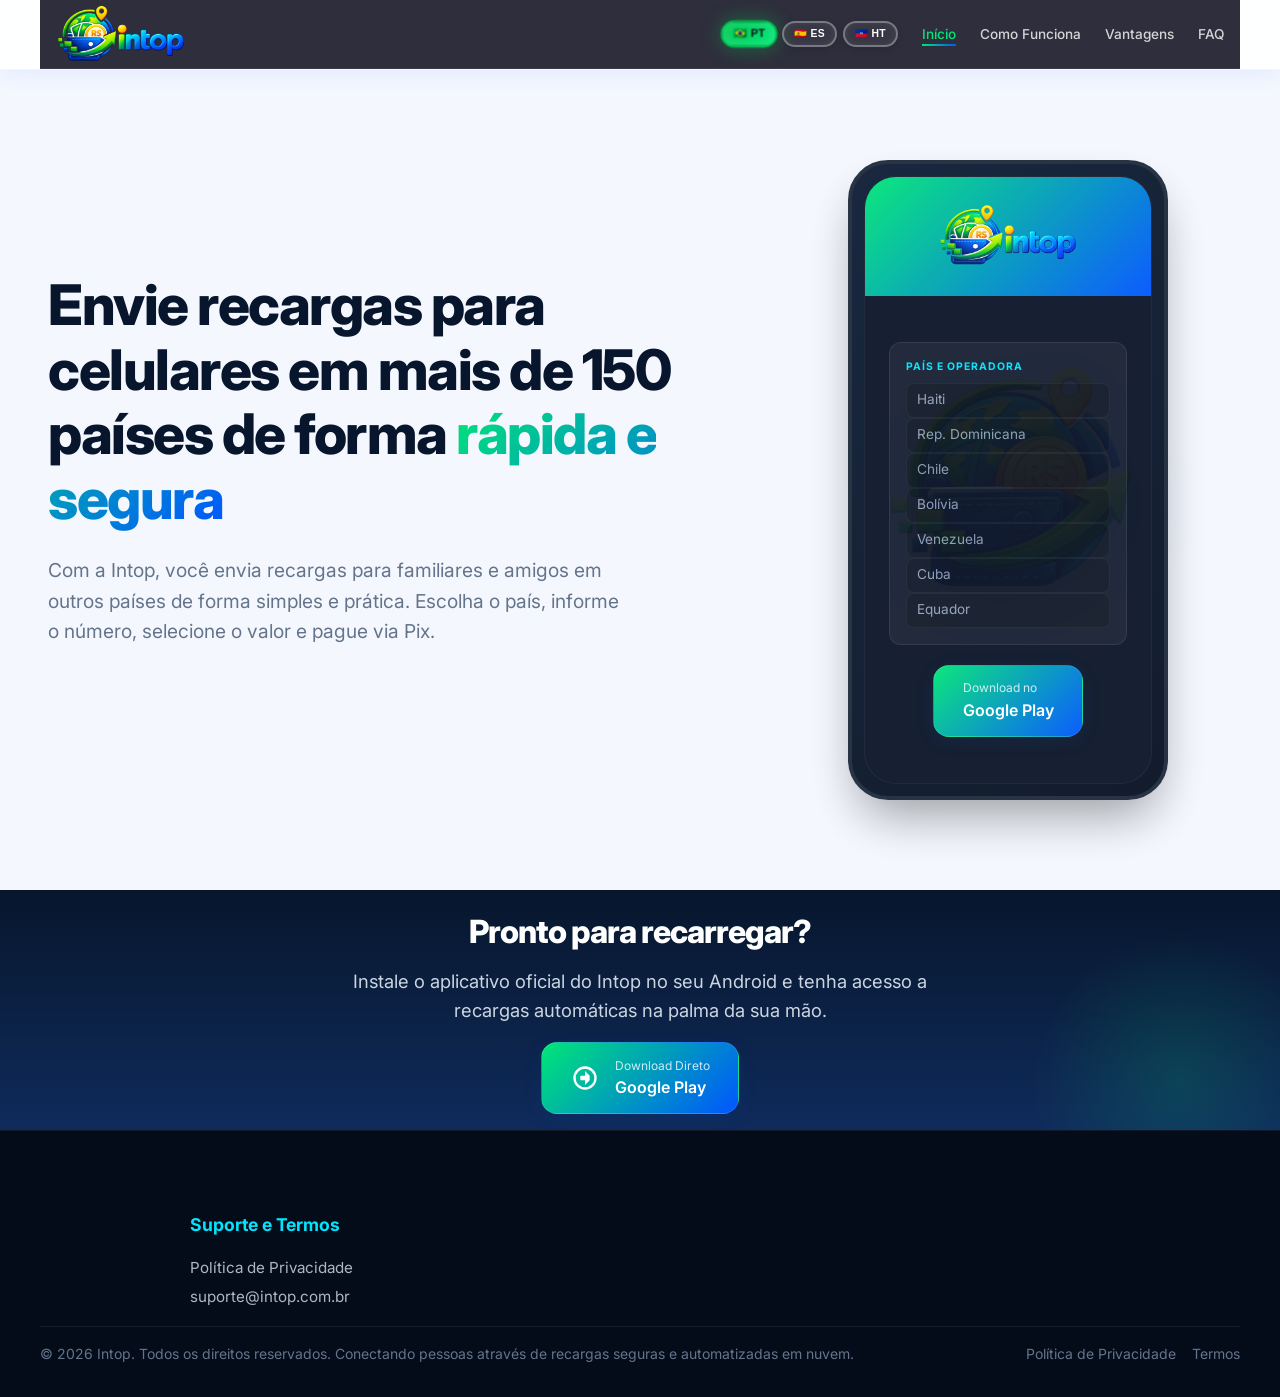
==== index.html @ 21259473 "Add files via upload" ====
<!DOCTYPE html>
<html lang="pt-BR">
<head>
    <meta charset="UTF-8">
    <meta name="viewport" content="width=device-width, initial-scale=1.0">
    <title>Intop - Recargas de Celular Internacionais via Pix</title>
    <link rel="stylesheet" href="style.css">
    <!-- Fonts -->
    <link rel="preconnect" href="https://fonts.googleapis.com">
    <link rel="preconnect" href="https://fonts.gstatic.com" crossorigin>
    <link href="https://fonts.googleapis.com/css2?family=Inter:wght@400;500;600;700;800&display=swap" rel="stylesheet">
    <style>
       
    </style>
</head>
<body>
    <header>
        <nav class="nav-container">
            <!-- Logo -->
            <a href="index.html" class="logo">
                <img src="logotxt.png" alt="Intop" class="logo-img" style="" onerror="this.style.display='none'; this.nextElementSibling.style.display='inline-block';"><span class="logo-fallback" style="display:none;">Intop<span style="color:var(--accent-green);">.</span></span>
            </a>

            <!-- Groupe: Boutons langue + Liens nav -->
            <div class="nav-right">
                <!-- Language switcher - TOUJOURS VISIBLE -->
                <div class="lang-switcher">
                    <button class="lang-btn active" data-lang="pt">🇧🇷 PT</button>
                    <button class="lang-btn" data-lang="es">🇪🇸 ES</button>
                    <button class="lang-btn" data-lang="ht">🇭🇹 HT</button>
                </div>

                <!-- Navigation links (desktop) -->
                <ul class="nav-links">
                    <li><a href="index.html" class="active" data-i18n="nav.home">Início</a></li>
                    <li><a href="como-funciona.html" data-i18n="nav.how">Como Funciona</a></li>
                    <li><a href="vantagens.html" data-i18n="nav.benefits">Vantagens</a></li>
                    <li><a href="duvidas-frequentes.html" data-i18n="nav.faq">FAQ</a></li>
                </ul>

                <!-- Hamburger (mobile) -->
                <button class="hamburger" aria-label="Menu">&#9776;</button>
            </div>
        </nav>

        <!-- Mobile Nav Drawer -->
        <div class="mobile-nav">
            <div class="mobile-links">
                <a href="index.html" class="active" data-i18n="nav.home">Início</a>
                <a href="como-funciona.html" data-i18n="nav.how">Como Funciona</a>
                <a href="vantagens.html" data-i18n="nav.benefits">Vantagens</a>
                <a href="duvidas-frequentes.html" data-i18n="nav.faq">FAQ</a>
            </div>
        </div>
    </header>

    <!-- Hero Section -->
    <section class="section-container hero">
        <div class="hero-text">
            <h1 data-i18n="hero.title">Envie recargas para celulares em mais de 150 países de forma <span>rápida e segura</span></h1>
            <p data-i18n="hero.subtitle">Com a Intop, você envia recargas para familiares e amigos em outros países de forma simples e prática. Escolha o país, informe o número, selecione o valor e pague via Pix.</p>

            <div class="hero-buttons">
                <!-- Google Play Button (commented) -->
            </div>
        </div>
        <div class="hero-image">
            <div class="hero-logo-container">
                <img src="logo-icon.png" alt="Intop Logo" class="hero-logo-img" onerror="this.style.display='none';">
            </div>
            <div class="phone-mockup">
                <div class="phone-screen">
                    <div class="phone-header">
                        <img src="logotxt.png" alt="Intop" class="logo-img-fone" onerror="this.style.display='none'; this.nextElementSibling.style.display='inline-block';"><span class="logo-fallback" style="display:none;">Intop<span style="color:var();">.</span></span>
                    </div>
                    <div class="phone-content">
                        <div class="mockup-card">
                            <div class="mockup-title" data-i18n="hero.country_operator">PAÍS E OPERADORA</div>
                            <div class="mockup-input" style="display: flex; align-items: center; padding-left: 10px; font-size: 0.85rem; color: #94a3b8;">Haiti</div>
                            <div class="mockup-input" style="display: flex; align-items: center; padding-left: 10px; font-size: 0.85rem; color: #94a3b8;">Rep. Dominicana</div>
                            <div class="mockup-input" style="display: flex; align-items: center; padding-left: 10px; font-size: 0.85rem; color: #94a3b8;">Chile</div>
                            <div class="mockup-input" style="display: flex; align-items: center; padding-left: 10px; font-size: 0.85rem; color: #94a3b8;">Bolívia</div>
                            <div class="mockup-input" style="display: flex; align-items: center; padding-left: 10px; font-size: 0.85rem; color: #94a3b8;">Venezuela</div>
                            <div class="mockup-input" style="display: flex; align-items: center; padding-left: 10px; font-size: 0.85rem; color: #94a3b8;">Cuba</div>
                            <div class="mockup-input" style="display: flex; align-items: center; padding-left: 10px; font-size: 0.85rem; color: #94a3b8;">Equador</div>
                        </div>
                        <div style="display: flex; justify-content: center; gap: 1.5rem; flex-wrap: wrap;">
                            <a href="https://play.google.com/store/apps/details?id=br.com.intop.intop" class="btn-store" style="background: var(--gradient-brand);" target="_blank">
                                <div style="text-align: left;">
                                    <span style="font-size: 0.75rem; display: block; font-weight: 400; opacity: 0.8;" data-i18n="hero.download_google">Download no</span>
                                    Google Play
                                </div>
                            </a>
                        </div>
                    </div>
                </div>
            </div>
        </div>
    </section>

    <!-- App CTA -->
    <section class="cta-section" id="baixar">
        <h2 data-i18n="cta.title">Pronto para recarregar?</h2>
        <p data-i18n="cta.subtitle">Instale o aplicativo oficial do Intop no seu Android e tenha acesso a recargas automáticas na palma da sua mão.</p>
        <div style="display: flex; justify-content: center; gap: 1.5rem; flex-wrap: wrap;">
            <a href="https://play.google.com/store/apps/details?id=br.com.intop.intop" class="btn-store" style="background: var(--gradient-brand);" target="_blank">
                <svg viewBox="0 0 24 24" fill="currentColor">
                    <path d="M12,2A10,10 0 0,0 2,12A10,10 0 0,0 12,22A10,10 0 0,0 22,12A10,10 0 0,0 12,2M12,4A8,8 0 0,1 20,12A8,8 0 0,1 12,20A8,8 0 0,1 4,12A8,8 0 0,1 12,4M12,6V10H8V14H12V18L16,14V10L12,6Z" />
                </svg>
                <div style="text-align: left;">
                    <span style="font-size: 0.75rem; display: block; font-weight: 400; opacity: 0.8;" data-i18n="cta.download_direct">Download Direto</span>
                    Google Play
                </div>
            </a>
        </div>
    </section>

    <!-- Footer -->
    <footer>
        <div class="footer-container">
            <div class="footer-links">
                <h4 data-i18n="footer.support">Suporte e Termos</h4>
                <ul>
                    <li><a href="https://admin.intop.com.br/privacy.html" target="_blank" data-i18n="footer.privacy">Política de Privacidade</a></li>
                    <li><a href="mailto:suporte@intop.com.br">suporte@intop.com.br</a></li>
                </ul>
            </div>
        </div>
        <div class="footer-bottom">
            <p data-i18n="footer.copyright">&copy; 2026 Intop. Todos os direitos reservados. Conectando pessoas através de recargas seguras e automatizadas em nuvem.</p>
            <div class="footer-bottom-links">
                <a href="https://admin.intop.com.br/privacy.html" target="_blank" data-i18n="footer.privacy">Privacidade</a>
                <a href="https://admin.intop.com.br/delete-account.html" target="_blank" data-i18n="footer.terms">Termos</a>
            </div>
        </div>
    </footer>
    <script src="script.js"></script>
    <!-- Custom Translation Script -->
    <script src="index_traduction.js"></script>
</body>
</html>
---- style.css ----
/* CSS Reset and Variables */
:root {
    /* Brand Official Colors from Logo & Wordmark */
    --primary-blue: #0055FF;         /* Royal Blue from logo text */
    --accent-cyan: #00E5FF;          /* Bright Cyan/Teal from logo text */
    --accent-green: #00E676;         /* Lime Green from logo text and icon */
    --accent-gold: #FFD600;          /* Yellow from coin/pin */
    
    --primary: var(--primary-blue);
    --primary-light: #2979FF;
    --accent: var(--accent-green);
    --accent-hover: #00c853;
    
    --dark: #07162c;                 /* Deep Navy/Black from logo dark parts */
    --light: #f4f7fe;                /* Fresh light ice-blue background */
    --white: #ffffff;
    --gray: #64748b;
    --gray-light: #cbd5e1;
    
    /* Dynamic Gradients */
    --gradient-brand: linear-gradient(135deg, var(--accent-green) 0%, var(--primary-blue) 100%);
    --gradient-blue: linear-gradient(135deg, var(--primary-blue) 0%, #0091ff 100%);
    --gradient-green: linear-gradient(135deg, var(--accent-green) 0%, #00b0ff 100%);
    --gradient-dark: linear-gradient(180deg, #07162c 0%, #0f2b5c 100%);
    --gradient-glow: 0 0 20px rgba(0, 230, 118, 0.4);
    
    --font-sans: 'Inter', -apple-system, BlinkMacSystemFont, "Segoe UI", Roboto, sans-serif;
    --transition: all 0.3s cubic-bezier(0.4, 0, 0.2, 1);
    --shadow: 0 4px 20px rgba(0, 85, 255, 0.08);
    --shadow-lg: 0 10px 30px rgba(0, 85, 255, 0.15);
    --border-radius: 16px;
}

* {
    margin: 0;
    padding: 0;
    box-sizing: border-box;
}

body {
    font-family: var(--font-sans);
    background-color: var(--light);
    color: var(--dark);
    line-height: 1.6;
    overflow-x: hidden;
}

a {
    text-decoration: none;
    color: inherit;
}

ul {
    list-style: none;
}

/* Header & Navigation */
header {
    background-color: rgba(255, 255, 255, 0.9);
    backdrop-filter: blur(10px);
    box-shadow: var(--shadow);
    position: sticky;
    top: 0;
    z-index: 1000;
    border-bottom: 1px solid rgba(0, 85, 255, 0.05);
}

.nav-container {
    max-width: 1200px;
    margin: 0 auto;
    padding: 0.6rem 2rem;
    display: flex;
    justify-content: space-between;
    align-items: center;
}

.logo {
    font-size: 1.85rem;
    font-weight: 800;
    color: var(--primary-blue);
    display: flex;
    align-items: center;
    gap: 0;
    text-shadow: 1px 1px 0px rgba(255,255,255,0.8);
}



.logo-img-fone {
    height: 70px;
    width: auto;
    object-fit: contain;
}

.logo-fallback {
    font-weight: 800;
}

.nav-links {
    display: flex;
    align-items: center;
    gap: 2rem;
}

.nav-links a {
    font-weight: 600;
    color: var(--gray);
    transition: var(--transition);
    position: relative;
    padding: 0.25rem 0;
}

.nav-links a::after {
    content: '';
    position: absolute;
    bottom: 0;
    left: 0;
    width: 0;
    height: 2px;
    background: var(--gradient-brand);
    transition: var(--transition);
}

.nav-links a:hover::after, .nav-links a.active::after {
    width: 100%;
}

.nav-links a:hover, .nav-links a.active {
    color: var(--primary-blue);
}

.btn-download {
    background: var(--gradient-brand);
    color: var(--white) !important;
    padding: 0.7rem 1.8rem;
    border-radius: 9999px;
    font-weight: 700;
    box-shadow: 0 4px 15px rgba(0, 230, 118, 0.35);
    transition: var(--transition);
}

.btn-download:hover {
    transform: translateY(-2px);
    box-shadow: 0 6px 20px rgba(0, 230, 118, 0.5);
}

.hamburger {
    display: none;
    font-size: 1.5rem;
    background: none;
    border: none;
    color: var(--dark);
    cursor: pointer;
}


/* Page Banner (Multi-page header) */
.page-banner {
    background: var(--gradient-dark);
    color: var(--white);
    text-align: center;
    padding: 0rem 1rem;
    position: relative;
    overflow: hidden;
}

.page-banner::before {
    content: '';
    position: absolute;
    top: -50%;
    left: -20%;
    width: 140%;
    height: 200%;
    background: radial-gradient(circle, rgba(0,229,255,0.1) 0%, transparent 60%);
    pointer-events: none;
}

.page-banner h1 {
    font-size: 2.75rem;
    font-weight: 800;
    margin-bottom: ;
    letter-spacing: -1px;
}

.page-banner h1 span {
    background: var(--gradient-brand);
    -webkit-background-clip: text;
    -webkit-text-fill-color: transparent;
}

.page-banner p {
    font-size: 1rem;
    color: var(--gray-light);
    max-width: 700px;
    margin: 0 auto;
}

/* Section Container */
.section-container {
    max-width: 1200px;
    margin: 0 auto;
    padding: 0.5rem 0.5rem;
}

/* Hero Section */
.hero {

    display: grid;
    grid-template-columns: 1.2fr 0.8fr;
    gap: 4rem;
    align-items: center;
    min-height: calc(100vh - 80px);
}

.hero-text h1 {
    font-size: 3.5rem;
    font-weight: 800;
    line-height: 1.15;
    color: var(--dark);
    margin-bottom: 1.5rem;
    letter-spacing: -1.5px;
}

.hero-text h1 span {
    background: var(--gradient-brand);
    -webkit-background-clip: text;
    -webkit-text-fill-color: transparent;
}

.hero-text p {
    font-size: 1.2rem;
    color: var(--gray);
    margin-bottom: 2.5rem;
    max-width: 580px;
}

.hero-buttons {
    display: flex;
    gap: 1.5rem;
    flex-wrap: wrap;
}

.btn-store {
    background-color: var(--dark);
    color: var(--white);
    padding: 0.8rem 1.8rem;
    border-radius: var(--border-radius);
    display: flex;
    align-items: center;
    gap: 1rem;
    font-weight: 600;
    font-size: 1rem;
    transition: var(--transition);
    border: 1px solid rgba(255, 255, 255, 0.1);
    box-shadow: var(--shadow);
}

.btn-store:hover {
    transform: translateY(-3px);
    box-shadow: var(--shadow-lg);
    background-color: #12213d;
}

.btn-store svg {
    width: 28px;
    height: 28px;
}

/* Animated Floating Hero Image Container */
.hero-image {
    display: flex;
    justify-content: center;
    align-items: center;
    position: relative;
}

.hero-logo-container {
    position: absolute;
    width: 280px;
    height: 280px;
    z-index: 1;
    display: flex;
    align-items: center;
    justify-content: center;
}

.hero-logo-img {
    max-width: 100%;
    height: auto;
    filter: drop-shadow(0 15px 30px rgba(0, 85, 255, 0.25));
    animation: float 6s ease-in-out infinite;
}

.phone-mockup {
    background-color: var(--dark);
    width: 320px;
    height: 640px;
    border-radius: 40px;
    padding: 12px;
    box-shadow: 0 25px 50px -12px rgba(0, 0, 0, 0.4);
    border: 4px solid #1e293b;
    position: relative;
    z-index: 2;
    opacity: 0.95;
    background: linear-gradient(135deg, #0e1d35 0%, #071122 100%);
}

@keyframes float {
    0%, 100% { transform: translateY(0px) rotate(0deg); }
    50% { transform: translateY(-12px) rotate(1deg); }
}

.phone-screen {
    background-color: #0b1528;
    width: 100%;
    height: 100%;
    border-radius: 32px;
    overflow: hidden;
    display: flex;
    flex-direction: column;
    border: 1px solid rgba(255, 255, 255, 0.05);
}

.phone-header {
    background: var(--gradient-brand);
    color: var(--white);
    padding: 1.5rem 1rem 1rem;
    text-align: center;
    font-weight: 800;
    font-size: 1.25rem;
    letter-spacing: -0.5px;
}

.phone-content {
    padding: 1.5rem;
    flex-grow: 1;
    display: flex;
    flex-direction: column;
    gap: 1.25rem;
    justify-content: center;
}

.mockup-card {
    background-color: rgba(255, 255, 255, 0.05);
    border: 1px solid rgba(255, 255, 255, 0.08);
    border-radius: 12px;
    padding: 1rem;
}

.mockup-title {
    font-size: 0.65rem;
    color: var(--accent-cyan);
    font-weight: 700;
    letter-spacing: 1px;
    margin-bottom: 0.4rem;
}

.mockup-input {
    height: 35px;
    border-radius: 8px;
    background-color: rgba(0, 0, 0, 0.2);
    border: 1px solid rgba(255, 255, 255, 0.05);
}

.mockup-button {
    background: var(--gradient-brand);
    color: var(--white);
    text-align: center;
    padding: 0.85rem;
    border-radius: 12px;
    font-weight: 700;
    font-size: 0.9rem;
    margin-top: 1rem;
    box-shadow: 0 4px 15px rgba(0, 230, 118, 0.3);
}

/* Steps Grid (Como Funciona) */
.steps-grid {
    display: grid;
    grid-template-columns: repeat(auto-fit, minmax(240px, 1fr));
    gap: 2.5rem;
}

.step-card {
    background: var(--white);
    padding: 3rem 2rem 2.5rem;
    border-radius: var(--border-radius);
    box-shadow: var(--shadow);
    text-align: center;
    position: relative;
    border: 1px solid rgba(0, 85, 255, 0.03);
    transition: var(--transition);
}

.step-card:hover {
    transform: translateY(-5px);
    box-shadow: var(--shadow-lg);
    border-color: rgba(0, 85, 255, 0.1);
}

.step-num {
    position: absolute;
    top: -20px;
    left: 50%;
    transform: translateX(-50%);
    background: var(--gradient-brand);
    color: var(--white);
    width: 45px;
    height: 45px;
    border-radius: 50%;
    display: flex;
    align-items: center;
    justify-content: center;
    font-size: 1.25rem;
    font-weight: 800;
    box-shadow: 0 4px 10px rgba(0, 230, 118, 0.4);
}

.step-icon {
    font-size: 2.5rem;
    margin-bottom: 1.5rem;
}

.step-card h3 {
    margin-bottom: 1rem;
    color: var(--dark);
    font-weight: 700;
}

.step-card p {
    color: var(--gray);
    font-size: 0.95rem;
}

/* Simulator Styles */
.simulator-wrapper {
    max-width: 600px;
    margin: 0 auto;
    background: var(--white);
    padding: 3.5rem 2.5rem;
    border-radius: var(--border-radius);
    box-shadow: var(--shadow-lg);
    border: 1px solid rgba(0, 85, 255, 0.05);
}

.form-group {
    margin-bottom: 2rem;
}

.form-group label {
    display: block;
    font-weight: 700;
    margin-bottom: 0.75rem;
    color: var(--dark);
    font-size: 0.95rem;
}

.form-control {
    width: 100%;
    padding: 0.9rem 1.2rem;
    border: 2px solid var(--gray-light);
    border-radius: 12px;
    font-family: inherit;
    font-size: 1rem;
    font-weight: 600;
    color: var(--dark);
    transition: var(--transition);
    background-color: #fafbfc;
}

.form-control:focus {
    outline: none;
    border-color: var(--primary-blue);
    background-color: var(--white);
}

.range-container {
    display: flex;
    align-items: center;
    gap: 1.5rem;
}

.range-slider {
    flex-grow: 1;
    height: 8px;
    -webkit-appearance: none;
    appearance: none;
    background: var(--gray-light);
    border-radius: 9999px;
    outline: none;
}

.range-slider::-webkit-slider-thumb {
    -webkit-appearance: none;
    appearance: none;
    width: 24px;
    height: 24px;
    border-radius: 50%;
    background: var(--gradient-brand);
    cursor: pointer;
    box-shadow: 0 3px 8px rgba(0, 230, 118, 0.4);
    transition: var(--transition);
}

.range-slider::-webkit-slider-thumb:hover {
    transform: scale(1.15);
}

.range-val {
    font-size: 1.25rem;
    font-weight: 800;
    color: var(--primary-blue);
    min-width: 110px;
    text-align: right;
}

.result-card {
    background: var(--gradient-dark);
    color: var(--white);
    padding: 2.2rem;
    border-radius: 16px;
    text-align: center;
    margin: 2.5rem 0;
    box-shadow: 0 10px 25px rgba(7, 22, 44, 0.25);
    border: 1px solid rgba(255, 255, 255, 0.05);
    position: relative;
    overflow: hidden;
}

.result-card::before {
    content: '';
    position: absolute;
    top: 0;
    left: 0;
    width: 100%;
    height: 4px;
    background: var(--gradient-brand);
}

.result-label {
    font-size: 0.9rem;
    color: var(--accent-cyan);
    font-weight: 700;
    text-transform: uppercase;
    letter-spacing: 1.5px;
    margin-bottom: 0.5rem;
}

.result-value {
    font-size: 3.5rem;
    font-weight: 900;
    line-height: 1;
    margin-bottom: 0.25rem;
    background: var(--gradient-brand);
    -webkit-background-clip: text;
    -webkit-text-fill-color: transparent;
    display: inline-block;
}

.result-currency {
    font-size: 1.25rem;
    font-weight: 800;
    color: var(--white);
}

/* Advantages Section */
.advantages-grid {
    display: grid;
    grid-template-columns: repeat(auto-fit, minmax(320px, 1fr));
    gap: 2.5rem;
}

.advantage-card {
    background: var(--white);
    padding: 1rem;
    border-radius: var(--border-radius);
    box-shadow: var(--shadow);
    display: flex;
    gap: 1rem;
    border: 1px solid rgba(0, 85, 255, 0.02);
    transition: var(--transition);
}

.advantage-card:hover {
    transform: translateY(-5px);
    box-shadow: var(--shadow-lg);
    border-color: rgba(0, 85, 255, 0.08);
}

.advantage-icon-box {
    background: var(--gradient-brand);
    color: var(--white);
    width: 60px;
    height: 60px;
    border-radius: 16px;
    display: flex;
    align-items: center;
    justify-content: center;
    font-size: 1.75rem;
    flex-shrink: 0;
    box-shadow: 0 4px 12px rgba(0, 230, 118, 0.3);
}

.advantage-info h3 {
    margin-bottom: 0.10rem;
    color: var(--dark);
    font-weight: 500;
    font-size: 1.2rem;
}

.advantage-info p {
    color: var(--gray);
    font-size: 0.95rem;
}

/* FAQ Accordion Styles */
.faq-wrapper {
    max-width: 800px;
    margin: 0 auto;
    display: flex;
    flex-direction: column;
    gap: 1.25rem;
}

.faq-item {
    background: var(--white);
    border-radius: var(--border-radius);
    box-shadow: var(--shadow);
    overflow: hidden;
    border: 1px solid rgba(0, 85, 255, 0.02);
    transition: var(--transition);
}

.faq-item:hover {
    border-color: rgba(0, 85, 255, 0.08);
}

.faq-header {
    padding: 1.5rem 2rem;
    display: flex;
    justify-content: space-between;
    align-items: center;
    cursor: pointer;
    font-weight: 700;
    color: var(--dark);
    font-size: 1.1rem;
    transition: var(--transition);
}

.faq-icon {
    font-size: 1.25rem;
    color: var(--primary-blue);
    font-weight: 800;
    transition: var(--transition);
}

.faq-body {
    max-height: 0;
    overflow: hidden;
    transition: max-height 0.3s cubic-bezier(0, 1, 0, 1);
    padding: 0 2rem;
    color: var(--gray);
    font-size: 0.975rem;
}

.faq-item.active {
    border-color: rgba(0, 85, 255, 0.15);
}

.faq-item.active .faq-header {
    color: var(--primary-blue);
}

.faq-item.active .faq-icon {
    transform: rotate(45deg);
    color: var(--accent-green);
}

.faq-item.active .faq-body {
    max-height: 1000px;
    padding-bottom: 1.5rem;
    transition: max-height 0.3s cubic-bezier(1, 0, 1, 0);
}

/* Call To Action (App CTA) */
.cta-section {
    background: var(--gradient-dark);
    color: var(--white);
    text-align: center;
    padding: 0.6rem 0.6rem;
    position: relative;
    overflow: hidden;
}

.cta-section::before {
    content: '';
    position: absolute;
    width: 300px;
    height: 300px;
    background: radial-gradient(circle, rgba(0, 230, 118, 0.15) 0%, transparent 70%);
    bottom: -100px;
    right: -50px;
    pointer-events: none;
}

.cta-section h2 {
    font-size: 2.5rem;
    font-weight: 800;
    margin-bottom: 0.6rem;
    letter-spacing: -1px;
}

.cta-section p {
    font-size: 1.15rem;
    color: var(--gray-light);
    max-width: 600px;
    margin: 0 auto 1rem;
}

/* Footer Section */
footer {
    background-color: #040c1a;
    color: var(--white);
    padding: 5rem 2rem 2rem;
    border-top: 1px solid rgba(255, 255, 255, 0.05);
}

.footer-container {
    max-width: 900px;
    margin: 0 auto;
    display: grid;
    grid-template-columns: 1.5fr 1fr 1fr;
    gap: 1rem;
}

.footer-about h3 {
    font-size: 1.40rem;
    font-weight: 800;
    margin-bottom: 1rem;
    background: var(--gradient-brand);
    -webkit-background-clip: text;
    -webkit-text-fill-color: transparent;
}

.footer-about p {
    color: var(--gray-light);
    font-size: 0.95rem;
    line-height: 1.7;
    opacity: 0.8;
}

.footer-links h4 {
    font-size: 1.1rem;
    font-weight: 700;
    margin-bottom: 1.5rem;
    color: var(--accent-cyan);
}

.footer-links ul {
    display: flex;
    flex-direction: column;
    gap: 0.9rem;
}

.footer-links a {
    color: var(--gray-light);
    font-size: 0.95rem;
    transition: var(--transition);
    opacity: 0.85;
}

.footer-links a:hover {
    color: var(--accent-green);
    opacity: 1;
    padding-left: 5px;
}

.footer-bottom {
    max-width: 1200px;
    margin: 4rem auto 0;
    padding-top: 2rem;
    border-top: 1px solid rgba(255, 255, 255, 0.08);
    display: flex;
    justify-content: space-between;
    align-items: center;
    flex-wrap: wrap;
    gap: 1.5rem;
    color: var(--gray);
    font-size: 0.875rem;
}

.footer-bottom-links {
    display: flex;
    gap: 1.5rem;
}

.footer-bottom-links a {
    color: var(--gray);
    transition: var(--transition);
}

.footer-bottom-links a:hover {
    color: var(--accent-green);
}

.btn-primary {
    background: var(--gradient-brand);
    color: var(--white);
    padding: 1rem 2.5rem;
    border-radius: 9999px;
    font-weight: 700;
    display: inline-block;
    box-shadow: 0 4px 15px rgba(0, 230, 118, 0.35);
    transition: var(--transition);
}

.btn-primary:hover {
    transform: translateY(-2px);
    box-shadow: 0 6px 22px rgba(0, 230, 118, 0.5);
}

/* Responsive Breakpoints */
@media (max-width: 968px) {
    .hero {
        grid-template-columns: 1fr;
        text-align: center;
        gap: 3rem;
        padding-top: 3rem;
    }
    
    .hero-text h1 {
        font-size: 2.75rem;
    }
    
    .hero-text p {
        margin: 0 auto 2.5rem;
    }
    
    .hero-buttons {
        justify-content: center;
    }
    
    .footer-container {
        grid-template-columns: 1fr;
        gap: 1rem;
    }
}

@media (max-width: 768px) {
    .nav-links {
        display: none;
    }
    
    .hamburger {
        display: block;
    }
    
    .page-banner h1 {
        font-size: 2rem;
    }
    
    .simulator-wrapper {
        padding: 2rem 1.5rem;
    }
}
/* CSS Reset and Variables */
:root {
    /* Brand Official Colors from Logo & Wordmark */
    --primary-blue: #0055FF;         /* Royal Blue from logo text */
    --accent-cyan: #00E5FF;          /* Bright Cyan/Teal from logo text */
    --accent-green: #00E676;         /* Lime Green from logo text and icon */
    --accent-gold: #FFD600;          /* Yellow from coin/pin */
    
    --primary: var(--primary-blue);
    --primary-light: #2979FF;
    --accent: var(--accent-green);
    --accent-hover: #00c853;
    
    --dark: #07162c;                 /* Deep Navy/Black from logo dark parts */
    --light: #f4f7fe;                /* Fresh light ice-blue background */
    --white: #ffffff;
    --gray: #64748b;
    --gray-light: #cbd5e1;
    
    /* Dynamic Gradients */
    --gradient-brand: linear-gradient(135deg, var(--accent-green) 0%, var(--primary-blue) 100%);
    --gradient-blue: linear-gradient(135deg, var(--primary-blue) 0%, #0091ff 100%);
    --gradient-green: linear-gradient(135deg, var(--accent-green) 0%, #00b0ff 100%);
    --gradient-dark: linear-gradient(180deg, #07162c 0%, #0f2b5c 100%);
    --gradient-glow: 0 0 20px rgba(0, 230, 118, 0.4);
    
    --font-sans: 'Inter', -apple-system, BlinkMacSystemFont, "Segoe UI", Roboto, sans-serif;
    --transition: all 0.3s cubic-bezier(0.4, 0, 0.2, 1);
    --shadow: 0 4px 20px rgba(0, 85, 255, 0.08);
    --shadow-lg: 0 10px 30px rgba(0, 85, 255, 0.15);
    --border-radius: 16px;
}

* {
    margin: 0;
    padding: 0;
    box-sizing: border-box;
}

body {
    font-family: var(--font-sans);
    background-color: var(--light);
    color: var(--dark);
    line-height: 1.6;
    overflow-x: hidden;
}

a {
    text-decoration: none;
    color: inherit;
}

ul {
    list-style: none;
}

/* Header & Navigation */
header {
    background-color: rgba(255, 255, 255, 0.9);
    backdrop-filter: blur(10px);
    box-shadow: var(--shadow);
    position: sticky;
    top: 0;
    z-index: 1000;
    border-bottom: 1px solid rgba(0, 85, 255, 0.05);
}

.nav-container {
    max-width: 1200px;
    margin: 0 auto;
    padding: 0.6rem 2rem;
    display: flex;
    justify-content: space-between;
    align-items: center;
}

.logo {
    font-size: 1.75rem;
    font-weight: 800;
    color: var(--primary-blue);
    display: flex;
    align-items: center;
    gap: 0.1rem;
    text-shadow: 1px 1px 0px rgba(255,255,255,0.8);
}

.logo-img {
    height: 65px;
    width: auto;
    object-fit: contain;
}

.logo-fallback {
    font-weight: 800;
}

.nav-links {
    display: flex;
    align-items: center;
    gap: 2rem;
}

.nav-links a {
    font-weight: 600;
    color: var(--gray);
    transition: var(--transition);
    position: relative;
    padding: 0.25rem 0;
}

.nav-links a::after {
    content: '';
    position: absolute;
    bottom: 0;
    left: 0;
    width: 0;
    height: 2px;
    background: var(--gradient-brand);
    transition: var(--transition);
}

.nav-links a:hover::after, .nav-links a.active::after {
    width: 100%;
}

.nav-links a:hover, .nav-links a.active {
    color: var(--primary-blue);
}

.btn-download {
    background: var(--gradient-brand);
    color: var(--white) !important;
    padding: 0.7rem 1.8rem;
    border-radius: 9999px;
    font-weight: 700;
    box-shadow: 0 4px 15px rgba(0, 230, 118, 0.35);
    transition: var(--transition);
}

.btn-download:hover {
    transform: translateY(-2px);
    box-shadow: 0 6px 20px rgba(0, 230, 118, 0.5);
}

.hamburger {
    display: none;
    font-size: 1.5rem;
    background: none;
    border: none;
    color: var(--dark);
    cursor: pointer;
}

/* Mobile Nav Drawer */
.mobile-nav {
    display: none;
    background-color: var(--white);
    border-top: 1px solid var(--gray-light);
    padding: 1.5rem;
    position: absolute;
    width: 100%;
    left: 0;
    box-shadow: var(--shadow-lg);
}

.mobile-links {
    display: flex;
    flex-direction: column;
    gap: 1.25rem;
}

.mobile-links a {
    font-weight: 600;
    color: var(--gray);
}

.mobile-links a.active {
    color: var(--primary-blue);
}

/* Page Banner (Multi-page header) */
.page-banner {
    background: var(--gradient-dark);
    color: var(--white);
    text-align: center;
    padding: 0.5rem 0.5rem;
    position: relative;
    overflow: hidden;
}

.page-banner::before {
    content: '';
    position: absolute;
    top: -50%;
    left: -20%;
    width: 140%;
    height: 200%;
    background: radial-gradient(circle, rgba(0,229,255,0.1) 0%, transparent 60%);
    pointer-events: none;
}

.page-banner h1 {
    font-size: 2rem;
    font-weight: 800;
    margin-bottom: 0rem;
    letter-spacing: -1px;
}

.page-banner h1 span {
    background: var(--gradient-brand);
    -webkit-background-clip: text;
    -webkit-text-fill-color: transparent;
}

.page-banner p {
    font-size: 1.2rem;
    color: var(--gray-light);
    max-width: 700px;
    margin: 0 auto;
}

/* Section Container */
.section-container {
    max-width: 1200px;
    margin: 0 auto;
    padding: 0.5rem 0.5rem;
}

/* Hero Section */
.hero {
    display: grid;
    grid-template-columns: 1.2fr 0.8fr;
    gap: 4rem;
    align-items: center;
    min-height: calc(100vh - 80px);
}

.hero-text h1 {
    font-size: 3.5rem;
    font-weight: 800;
    line-height: 1.15;
    color: var(--dark);
    margin-bottom: 1.5rem;
    letter-spacing: -1.5px;
}

.hero-text h1 span {
    background: var(--gradient-brand);
    -webkit-background-clip: text;
    -webkit-text-fill-color: transparent;
}

.hero-text p {
    font-size: 1.2rem;
    color: var(--gray);
    margin-bottom: 2.5rem;
    max-width: 580px;
}

.hero-buttons {
    display: flex;
    gap: 1.5rem;
    flex-wrap: wrap;
}

.btn-store {
    background-color: var(--dark);
    color: var(--white);
    padding: 0.8rem 1.8rem;
    border-radius: var(--border-radius);
    display: flex;
    align-items: center;
    gap: 1rem;
    font-weight: 600;
    font-size: 1rem;
    transition: var(--transition);
    border: 1px solid rgba(255, 255, 255, 0.1);
    box-shadow: var(--shadow);
}

.btn-store:hover {
    transform: translateY(-3px);
    box-shadow: var(--shadow-lg);
    background-color: #12213d;
}

.btn-store svg {
    width: 28px;
    height: 28px;
}

/* Animated Floating Hero Image Container */
.hero-image {
    display: flex;
    justify-content: center;
    align-items: center;
    position: relative;
}

.hero-logo-container {
    position: absolute;
    width: 280px;
    height: 280px;
    z-index: 1;
    display: flex;
    align-items: center;
    justify-content: center;
}

.hero-logo-img {
    max-width: 100%;
    height: auto;
    filter: drop-shadow(0 15px 30px rgba(0, 85, 255, 0.25));
    animation: float 6s ease-in-out infinite;
}

.phone-mockup {
    background-color: var(--dark);
    width: 320px;
    height: 640px;
    border-radius: 40px;
    padding: 12px;
    box-shadow: 0 25px 50px -12px rgba(0, 0, 0, 0.4);
    border: 4px solid #1e293b;
    position: relative;
    z-index: 2;
    opacity: 0.95;
    background: linear-gradient(135deg, #0e1d35 0%, #071122 100%);
}

@keyframes float {
    0%, 100% { transform: translateY(0px) rotate(0deg); }
    50% { transform: translateY(-12px) rotate(1deg); }
}

.phone-screen {
    background-color: #0b1528;
    width: 100%;
    height: 100%;
    border-radius: 32px;
    overflow: hidden;
    display: flex;
    flex-direction: column;
    border: 1px solid rgba(255, 255, 255, 0.05);
}

.phone-header {
    background: var(--gradient-brand);
    color: var(--white);
    padding: 1.5rem 1rem 1rem;
    text-align: center;
    font-weight: 800;
    font-size: 1.25rem;
    letter-spacing: -0.5px;
}

.phone-content {
    padding: 1.5rem;
    flex-grow: 1;
    display: flex;
    flex-direction: column;
    gap: 1.25rem;
    justify-content: center;
}

.mockup-card {
    background-color: rgba(255, 255, 255, 0.05);
    border: 1px solid rgba(255, 255, 255, 0.08);
    border-radius: 12px;
    padding: 1rem;
}

.mockup-title {
    font-size: 0.65rem;
    color: var(--accent-cyan);
    font-weight: 700;
    letter-spacing: 1px;
    margin-bottom: 0.4rem;
}

.mockup-input {
    height: 35px;
    border-radius: 8px;
    background-color: rgba(0, 0, 0, 0.2);
    border: 1px solid rgba(255, 255, 255, 0.05);
}

.mockup-button {
    background: var(--gradient-brand);
    color: var(--white);
    text-align: center;
    padding: 0.85rem;
    border-radius: 12px;
    font-weight: 700;
    font-size: 0.9rem;
    margin-top: 1rem;
    box-shadow: 0 4px 15px rgba(0, 230, 118, 0.3);
}

/* Steps Grid (Como Funciona) */
.steps-grid {
    display: grid;
    grid-template-columns: repeat(auto-fit, minmax(240px, 1fr));
    gap: 2.5rem;
}

.step-card {
    background: var(--white);
    padding: 3rem 2rem 2.5rem;
    border-radius: var(--border-radius);
    box-shadow: var(--shadow);
    text-align: center;
    position: relative;
    border: 1px solid rgba(0, 85, 255, 0.03);
    transition: var(--transition);
}

.step-card:hover {
    transform: translateY(-5px);
    box-shadow: var(--shadow-lg);
    border-color: rgba(0, 85, 255, 0.1);
}

.step-num {
    position: absolute;
    top: -20px;
    left: 50%;
    transform: translateX(-50%);
    background: var(--gradient-brand);
    color: var(--white);
    width: 45px;
    height: 45px;
    border-radius: 50%;
    display: flex;
    align-items: center;
    justify-content: center;
    font-size: 1.25rem;
    font-weight: 800;
    box-shadow: 0 4px 10px rgba(0, 230, 118, 0.4);
}

.step-icon {
    font-size: 2.5rem;
    margin-bottom: 1.5rem;
}

.step-card h3 {
    margin-bottom: 1rem;
    color: var(--dark);
    font-weight: 700;
}

.step-card p {
    color: var(--gray);
    font-size: 0.95rem;
}

/* Simulator Styles */
.simulator-wrapper {
    max-width: 600px;
    margin: 0 auto;
    background: var(--white);
    padding: 3.5rem 2.5rem;
    border-radius: var(--border-radius);
    box-shadow: var(--shadow-lg);
    border: 1px solid rgba(0, 85, 255, 0.05);
}

.form-group {
    margin-bottom: 2rem;
}

.form-group label {
    display: block;
    font-weight: 700;
    margin-bottom: 0.75rem;
    color: var(--dark);
    font-size: 0.95rem;
}

.form-control {
    width: 100%;
    padding: 0.9rem 1.2rem;
    border: 2px solid var(--gray-light);
    border-radius: 12px;
    font-family: inherit;
    font-size: 1rem;
    font-weight: 600;
    color: var(--dark);
    transition: var(--transition);
    background-color: #fafbfc;
}

.form-control:focus {
    outline: none;
    border-color: var(--primary-blue);
    background-color: var(--white);
}

.range-container {
    display: flex;
    align-items: center;
    gap: 1.5rem;
}

.range-slider {
    flex-grow: 1;
    height: 8px;
    -webkit-appearance: none;
    appearance: none;
    background: var(--gray-light);
    border-radius: 9999px;
    outline: none;
}

.range-slider::-webkit-slider-thumb {
    -webkit-appearance: none;
    appearance: none;
    width: 24px;
    height: 24px;
    border-radius: 50%;
    background: var(--gradient-brand);
    cursor: pointer;
    box-shadow: 0 3px 8px rgba(0, 230, 118, 0.4);
    transition: var(--transition);
}

.range-slider::-webkit-slider-thumb:hover {
    transform: scale(1.15);
}

.range-val {
    font-size: 1.25rem;
    font-weight: 800;
    color: var(--primary-blue);
    min-width: 110px;
    text-align: right;
}

.result-card {
    background: var(--gradient-dark);
    color: var(--white);
    padding: 2.2rem;
    border-radius: 16px;
    text-align: center;
    margin: 2.5rem 0;
    box-shadow: 0 10px 25px rgba(7, 22, 44, 0.25);
    border: 1px solid rgba(255, 255, 255, 0.05);
    position: relative;
    overflow: hidden;
}

.result-card::before {
    content: '';
    position: absolute;
    top: 0;
    left: 0;
    width: 100%;
    height: 4px;
    background: var(--gradient-brand);
}

.result-label {
    font-size: 0.9rem;
    color: var(--accent-cyan);
    font-weight: 700;
    text-transform: uppercase;
    letter-spacing: 1.5px;
    margin-bottom: 0.5rem;
}

.result-value {
    font-size: 3.5rem;
    font-weight: 900;
    line-height: 1;
    margin-bottom: 0.25rem;
    background: var(--gradient-brand);
    -webkit-background-clip: text;
    -webkit-text-fill-color: transparent;
    display: inline-block;
}

.result-currency {
    font-size: 1.25rem;
    font-weight: 800;
    color: var(--white);
}

/* Advantages Section */
.advantages-grid {
    display: grid;
    grid-template-columns: repeat(auto-fit, minmax(320px, 1fr));
    gap: 2.5rem;
}

.advantage-card {
    background: var(--white);
    padding: 2.5rem;
    border-radius: var(--border-radius);
    box-shadow: var(--shadow);
    display: flex;
    gap: 1.5rem;
    border: 1px solid rgba(0, 85, 255, 0.02);
    transition: var(--transition);
}

.advantage-card:hover {
    transform: translateY(-5px);
    box-shadow: var(--shadow-lg);
    border-color: rgba(0, 85, 255, 0.08);
}



.advantage-info h3 {
    margin-bottom: 0.10rem;
    color: var(--dark);
    font-weight: 700;
    font-size: 1.2rem;
}

.advantage-info p {
    color: var(--gray);
    font-size: 0.95rem;
}

/* FAQ Accordion Styles */
.faq-wrapper {
    max-width: 800px;
    margin: 0 auto;
    display: flex;
    flex-direction: column;
    gap: 1.25rem;
}

.faq-item {
    background: var(--white);
    border-radius: var(--border-radius);
    box-shadow: var(--shadow);
    overflow: hidden;
    border: 1px solid rgba(0, 85, 255, 0.02);
    transition: var(--transition);
}

.faq-item:hover {
    border-color: rgba(0, 85, 255, 0.08);
}

.faq-header {
    padding: 1.5rem 2rem;
    display: flex;
    justify-content: space-between;
    align-items: center;
    cursor: pointer;
    font-weight: 700;
    color: var(--dark);
    font-size: 1.1rem;
    transition: var(--transition);
}

.faq-icon {
    font-size: 1.25rem;
    color: var(--primary-blue);
    font-weight: 800;
    transition: var(--transition);
}

.faq-body {
    max-height: 0;
    overflow: hidden;
    transition: max-height 0.3s cubic-bezier(0, 1, 0, 1);
    padding: 0 2rem;
    color: var(--gray);
    font-size: 0.975rem;
}

.faq-item.active {
    border-color: rgba(0, 85, 255, 0.15);
}

.faq-item.active .faq-header {
    color: var(--primary-blue);
}

.faq-item.active .faq-icon {
    transform: rotate(45deg);
    color: var(--accent-green);
}

.faq-item.active .faq-body {
    max-height: 1000px;
    padding-bottom: 1.5rem;
    transition: max-height 0.3s cubic-bezier(1, 0, 1, 0);
}

/* Call To Action (App CTA) */
.cta-section {
    background: var(--gradient-dark);
    color: var(--white);
    text-align: center;
    padding: 1rem 1rem;
    position: relative;
    overflow: hidden;
}

.cta-section::before {
    content: '';
    position: absolute;
    width: 300px;
    height: 300px;
    background: radial-gradient(circle, rgba(0, 230, 118, 0.15) 0%, transparent 70%);
    bottom: -100px;
    right: -50px;
    pointer-events: none;
}

.cta-section h2 {
    font-size: 2rem;
    font-weight: 800;
    margin-bottom: rem;
    letter-spacing: -1px;
}

.cta-section p {
    font-size: 1.15rem;
    color: var(--gray-light);
    max-width: 600px;
    margin: 0 auto 1rem;
}

/* Footer Section */
footer {
    background-color: #040c1a;
    color: var(--white);
    padding: 5rem 2rem 2rem;
    border-top: 1px solid rgba(255, 255, 255, 0.05);
}

.footer-container {
    max-width: 900px;
    margin: 0 auto;
    display: grid;
    grid-template-columns: 1.5fr 1fr 1fr;
    gap: 1rem;
}

.footer-about h3 {
    font-size: 1.40rem;
    font-weight: 800;
    margin-bottom: 1rem;
    background: var(--gradient-brand);
    -webkit-background-clip: text;
    -webkit-text-fill-color: transparent;
}

.footer-about p {
    color: var(--gray-light);
    font-size: 0.95rem;
    line-height: 1.7;
    opacity: 0.8;
}

.footer-links h4 {
    font-size: 1.1rem;
    font-weight: 700;
    margin-bottom: 1rem;
    color: var(--accent-cyan);
}

.footer-links ul {
    display: flex;
    flex-direction: column;
    gap: 0.2rem;
}

.footer-links a {
    color: var(--gray-light);
    font-size: 0.95rem;
    transition: var(--transition);
    opacity: 0.85;
}

.footer-links a:hover {
    color: var(--accent-green);
    opacity: 1;
    padding-left: 5px;
}

.footer-bottom {
    max-width: 1200px;
    margin: 1rem auto 0;
    padding-top: 1rem;
    border-top: 1px solid rgba(255, 255, 255, 0.08);
    display: flex;
    justify-content: space-between;
    align-items: center;
    flex-wrap: wrap;
    gap: 1.1rem;
    color: var(--gray);
    font-size: 0.875rem;
}

.footer-bottom-links {
    display: flex;
    gap: 1rem;
}

.footer-bottom-links a {
    color: var(--gray);
    transition: var(--transition);
}

.footer-bottom-links a:hover {
    color: var(--accent-green);
}

.btn-primary {
    background: var(--gradient-brand);
    color: var(--white);
    padding: 1rem 2.5rem;
    border-radius: 9999px;
    font-weight: 700;
    display: inline-block;
    box-shadow: 0 4px 15px rgba(0, 230, 118, 0.35);
    transition: var(--transition);
}

.btn-primary:hover {
    transform: translateY(-2px);
    box-shadow: 0 6px 22px rgba(0, 230, 118, 0.5);
}

/* Responsive Breakpoints */
@media (max-width: 968px) {
    .hero {
        grid-template-columns: 1fr;
        text-align: center;
        gap: 1rem;
        padding-top: 1rem;
    }
    
    .hero-text h1 {
        font-size: 1.75rem;
    }
    
    .hero-text p {
        margin: 0 auto 1rem;
    }
    
    .hero-buttons {
        justify-content: center;
    }
    
    .footer-container {
        grid-template-columns: 1fr;
        gap: 0rem;
    }
}

@media (max-width: 768px) {
    .nav-links {
        display: none;
    }
    
    .hamburger {
        display: block;
    }
    
    .page-banner h1 {
        font-size: 2rem;
    }
    
    .simulator-wrapper {
        padding: 2rem 1.5rem;
    }
}
 /* ===== LANGUAGE SWITCHER - TOUJOURS VISIBLE ===== */
        .lang-switcher {
            display: flex;
            gap: 6px;
            align-items: center;
            flex-shrink: 0;
            margin-right: 0.5rem;
        }

        .lang-btn {
            background: rgba(255, 255, 255, 0.15);
            border: 2px solid rgba(255, 255, 255, 0.3);
            color: #ffffff;
            font-size: 0.65rem;
            font-weight: 700;
            padding: 5px 10px;
            border-radius: 25px;
            cursor: pointer;
            transition: all 0.25s ease;
            text-transform: uppercase;
            letter-spacing: 0.3px;
            backdrop-filter: blur(8px);
            box-shadow: 0 2px 8px rgba(0, 0, 0, 0.15);
            min-width: 38px;
            text-align: center;
            line-height: 1.2;
        }

        .lang-btn:hover {
            background: rgba(255, 255, 255, 0.25);
            border-color: rgba(255, 255, 255, 0.5);
            transform: scale(1.05);
            box-shadow: 0 4px 16px rgba(0, 0, 0, 0.25);
        }

        .lang-btn.active {
            background: linear-gradient(135deg, #00c853, #00e676);
            border-color: #00c853;
            color: #0a0a1a;
            box-shadow: 0 0 20px rgba(0, 200, 80, 0.4), inset 0 0 12px rgba(255, 255, 255, 0.2);
            transform: scale(1.05);
            font-weight: 800;
        }

        .lang-btn.active:hover {
            transform: scale(1.08);
            box-shadow: 0 0 28px rgba(0, 200, 80, 0.5);
        }

        /* ===== NAVIGATION STRUCTURE ===== */
        .nav-container {
            display: flex;
            align-items: center;
            justify-content: space-between;
            padding: 0.10rem 1rem;
            background: rgba(10, 10, 26, 0.85);
            backdrop-filter: blur(12px);
            border-bottom: 1px solid rgba(255, 255, 255, 0.08);
            position: relative;
            z-index: 100;
            gap: 0.5rem;
        }

        .logo {
            flex-shrink: 0;
            margin-right: 0.5rem;
        }

        /* Groupe: boutons langue + liens nav */
        .nav-right {
            display: flex;
            align-items: center;
            gap: 1rem;
            flex: 1;
            justify-content: flex-end;
        }

        .nav-links {
            display: flex;
            list-style: none;
            gap: 1.5rem;
            margin: 0;
            padding: 0;
            align-items: center;
        }

        .nav-links li a {
            color: rgba(255, 255, 255, 0.8);
            text-decoration: none;
            font-size: 0.85rem;
            font-weight: 500;
            transition: color 0.3s ease;
            white-space: nowrap;
        }

        .nav-links li a:hover,
        .nav-links li a.active {
            color: #00e676;
        }

        /* Hamburger */
        .hamburger {
            display: none;
            background: none;
            border: none;
            color: #fff;
            font-size: 1.8rem;
            cursor: pointer;
            padding: 0 0.5rem;
            line-height: 1;
            flex-shrink: 0;
        }

        

        /* ===== RESPONSIVE ===== */
        @media (max-width: 768px) {
            .nav-container {
                padding: 0.10rem 1rem;
                flex-wrap: nowrap;
            }

            .nav-links {
                display: none;
            }

            .hamburger {
                display: block;
            }

            .nav-right {
                gap: 0.5rem;
                flex: 0 1 auto;
            }

            /* Boutons langue toujours visibles sur mobile */
            .lang-switcher {
                margin-right: 0;
                gap: 5px;
            }

            .lang-btn {
                font-size: 2rem;
                padding: 4px 8px;
                min-width: 38px;
                border-width: 1.5px;
            }

            .lang-btn.active {
                transform: scale(1.02);
            }

            .mobile-nav.open {
                display: block;
            }
        }

        @media (max-width: 480px) {
            .lang-btn {
                font-size: 0.6rem;
                padding: 3px 6px;
                min-width: 28px;
                border-width: 1.5px;
            }

            .logo img {
                height: 50px;
            }

            .nav-container {
                padding: 0.1rem 0.75rem;
            }
        }

        @media (min-width: 769px) {
            .mobile-nav {
                display: none !important;
            }
        }
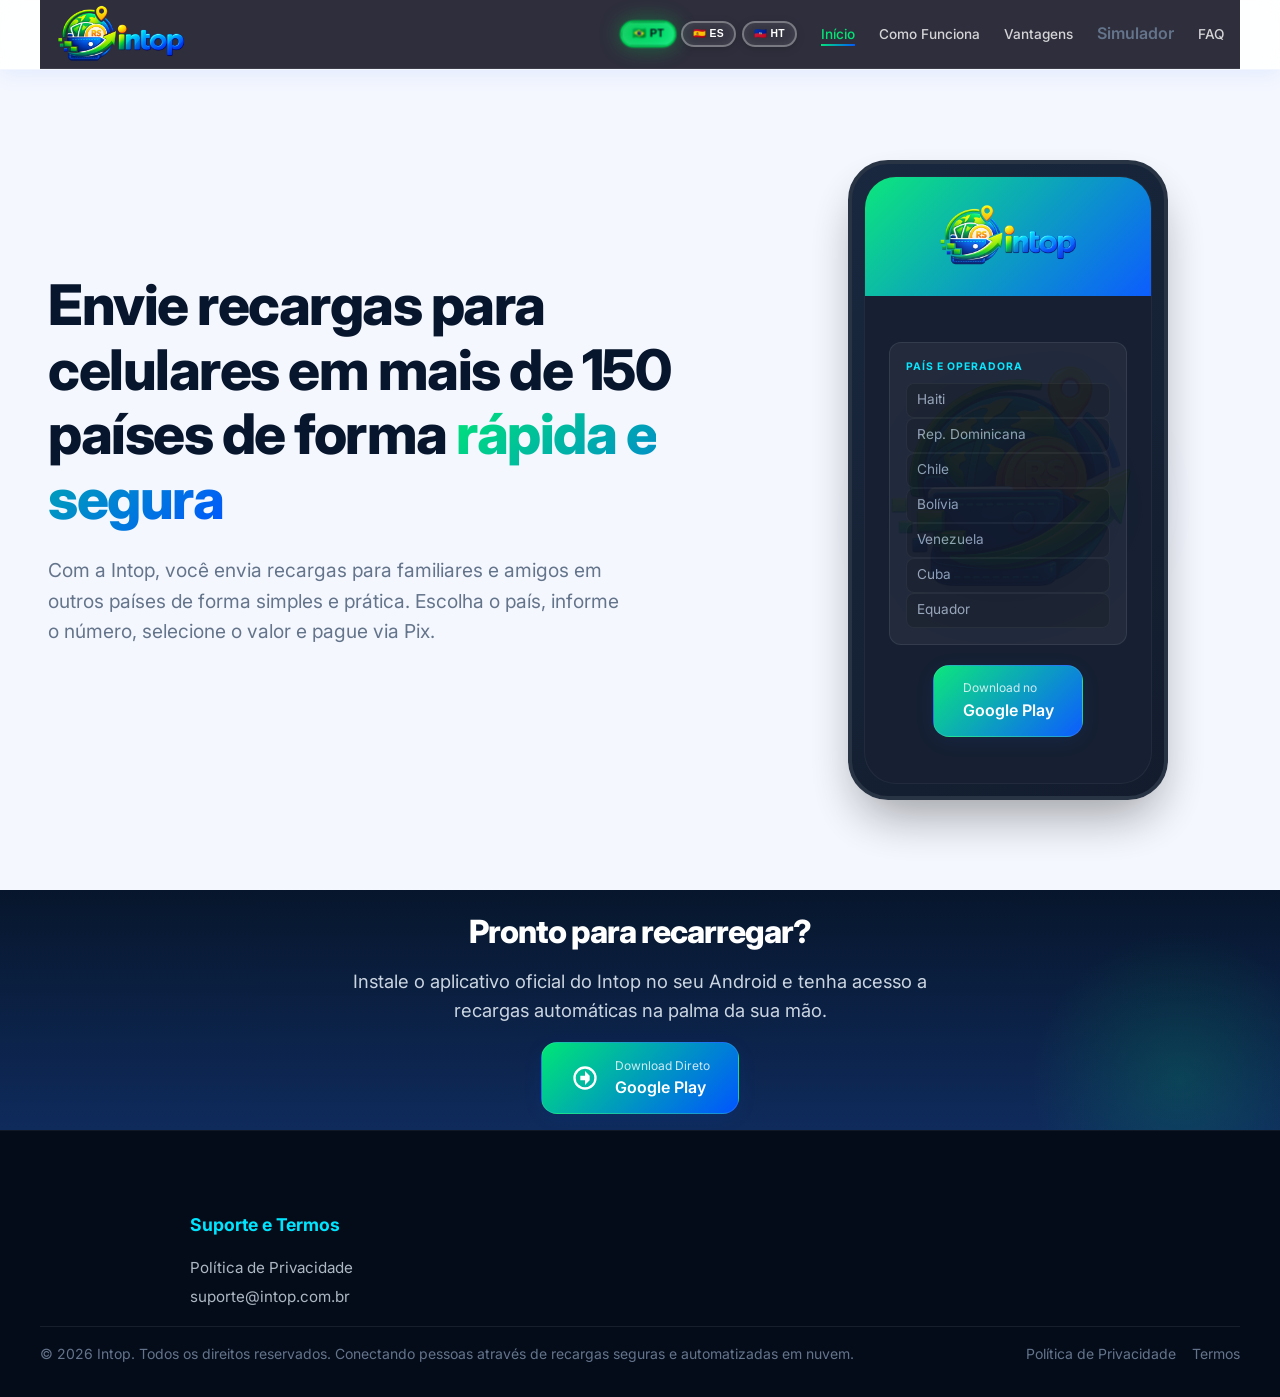
==== commit 558667f1: "Add 'Simulador' link to navigation" ====
--- a/index.html
+++ b/index.html
@@ -35,6 +35,7 @@
                     <li><a href="index.html" class="active" data-i18n="nav.home">Início</a></li>
                     <li><a href="como-funciona.html" data-i18n="nav.how">Como Funciona</a></li>
                     <li><a href="vantagens.html" data-i18n="nav.benefits">Vantagens</a></li>
+                    <a href="simulador.html" data-i18n="">Simulador</a>
                     <li><a href="duvidas-frequentes.html" data-i18n="nav.faq">FAQ</a></li>
                 </ul>
 
@@ -49,6 +50,7 @@
                 <a href="index.html" class="active" data-i18n="nav.home">Início</a>
                 <a href="como-funciona.html" data-i18n="nav.how">Como Funciona</a>
                 <a href="vantagens.html" data-i18n="nav.benefits">Vantagens</a>
+                
                 <a href="duvidas-frequentes.html" data-i18n="nav.faq">FAQ</a>
             </div>
         </div>
@@ -138,4 +140,4 @@
     <!-- Custom Translation Script -->
     <script src="index_traduction.js"></script>
 </body>
-</html>+</html>
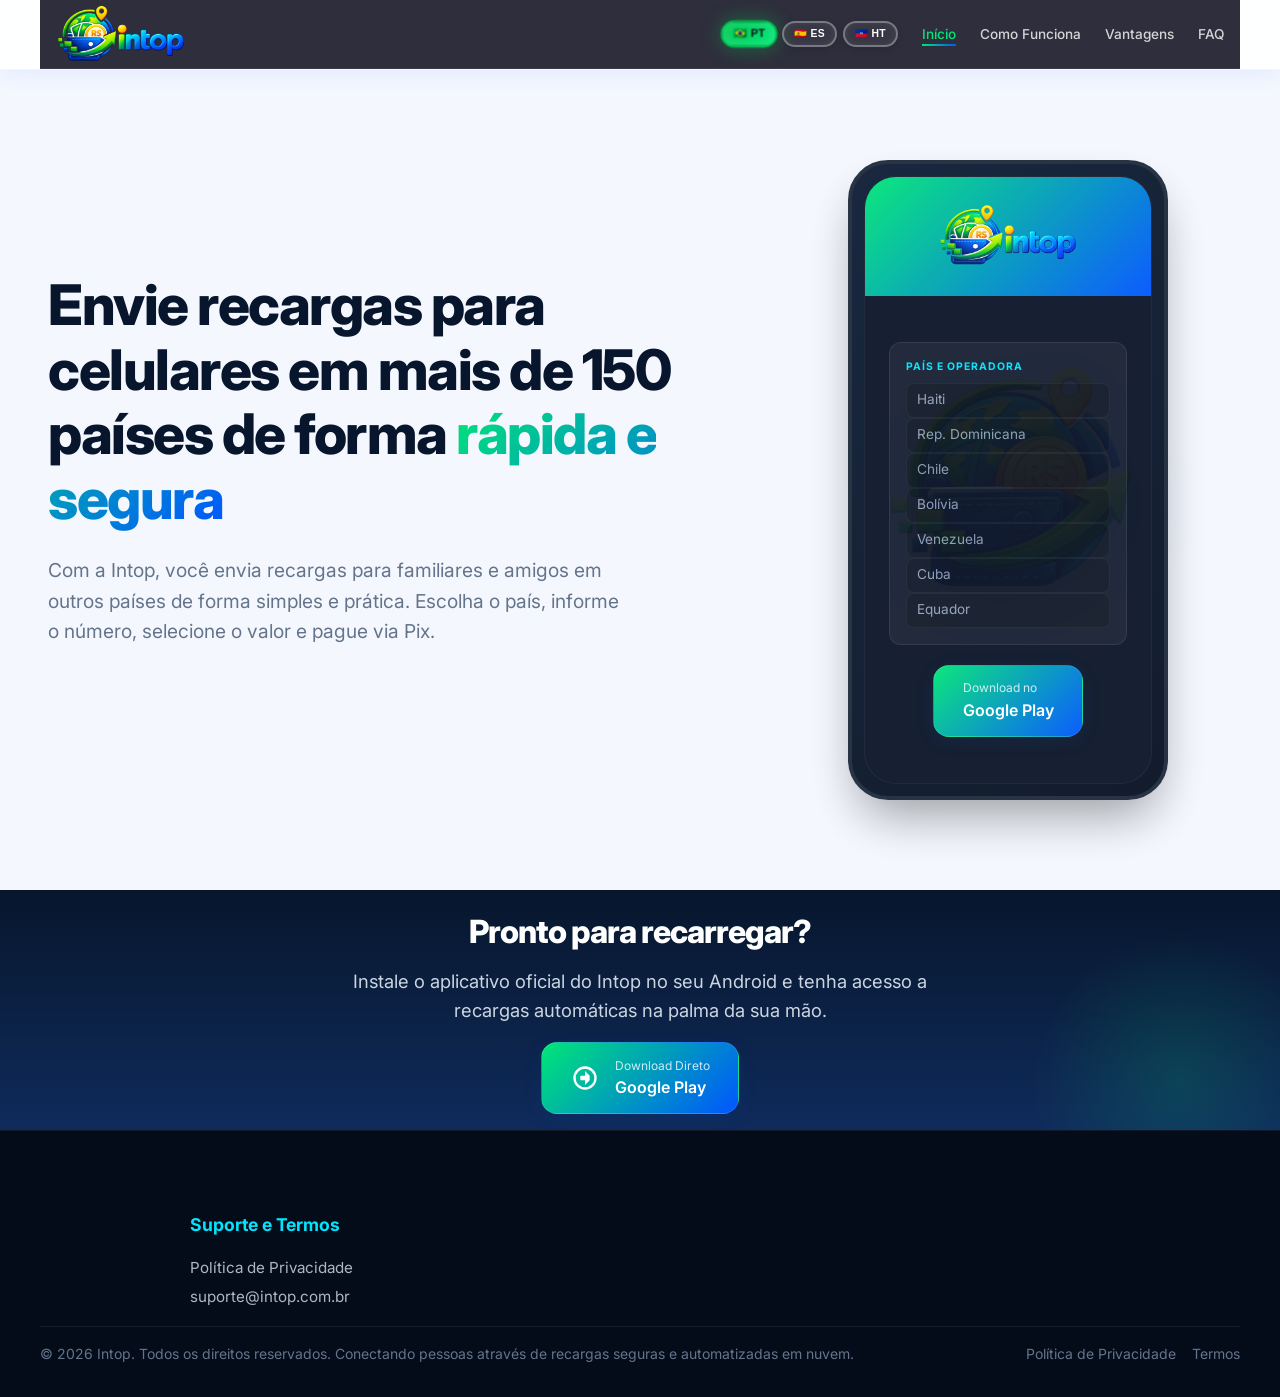
==== commit 6497ac38: "Comment out simulator link in navigation Comment out the link to the simulator page in the navigatio" ====
--- a/index.html
+++ b/index.html
@@ -35,7 +35,7 @@
                     <li><a href="index.html" class="active" data-i18n="nav.home">Início</a></li>
                     <li><a href="como-funciona.html" data-i18n="nav.how">Como Funciona</a></li>
                     <li><a href="vantagens.html" data-i18n="nav.benefits">Vantagens</a></li>
-                    <a href="simulador.html" data-i18n="">Simulador</a>
+                    <!--a href="simulador.html" data-i18n="">Simulador</a-->
                     <li><a href="duvidas-frequentes.html" data-i18n="nav.faq">FAQ</a></li>
                 </ul>
 
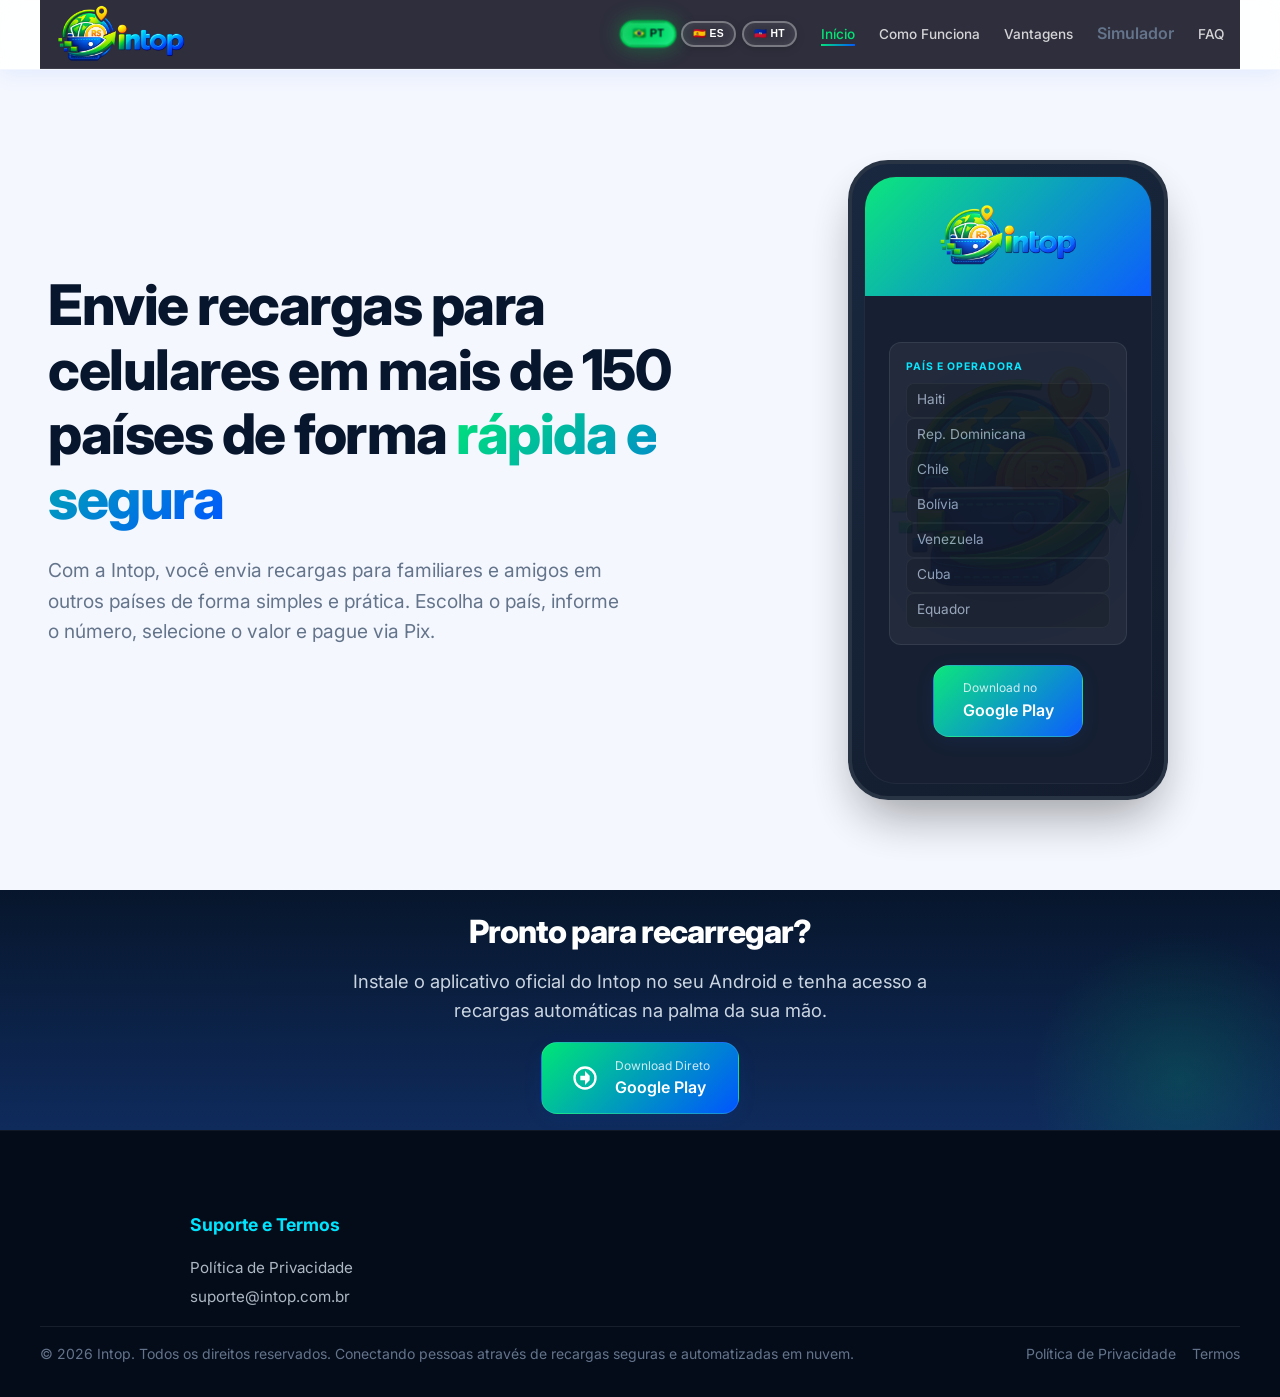
==== commit a11e10e8: "Update index.html" ====
--- a/index.html
+++ b/index.html
@@ -35,7 +35,7 @@
                     <li><a href="index.html" class="active" data-i18n="nav.home">Início</a></li>
                     <li><a href="como-funciona.html" data-i18n="nav.how">Como Funciona</a></li>
                     <li><a href="vantagens.html" data-i18n="nav.benefits">Vantagens</a></li>
-                    <!--a href="simulador.html" data-i18n="">Simulador</a-->
+                    <a href="simulador.html" data-i18n="">Simulador</a>
                     <li><a href="duvidas-frequentes.html" data-i18n="nav.faq">FAQ</a></li>
                 </ul>
 
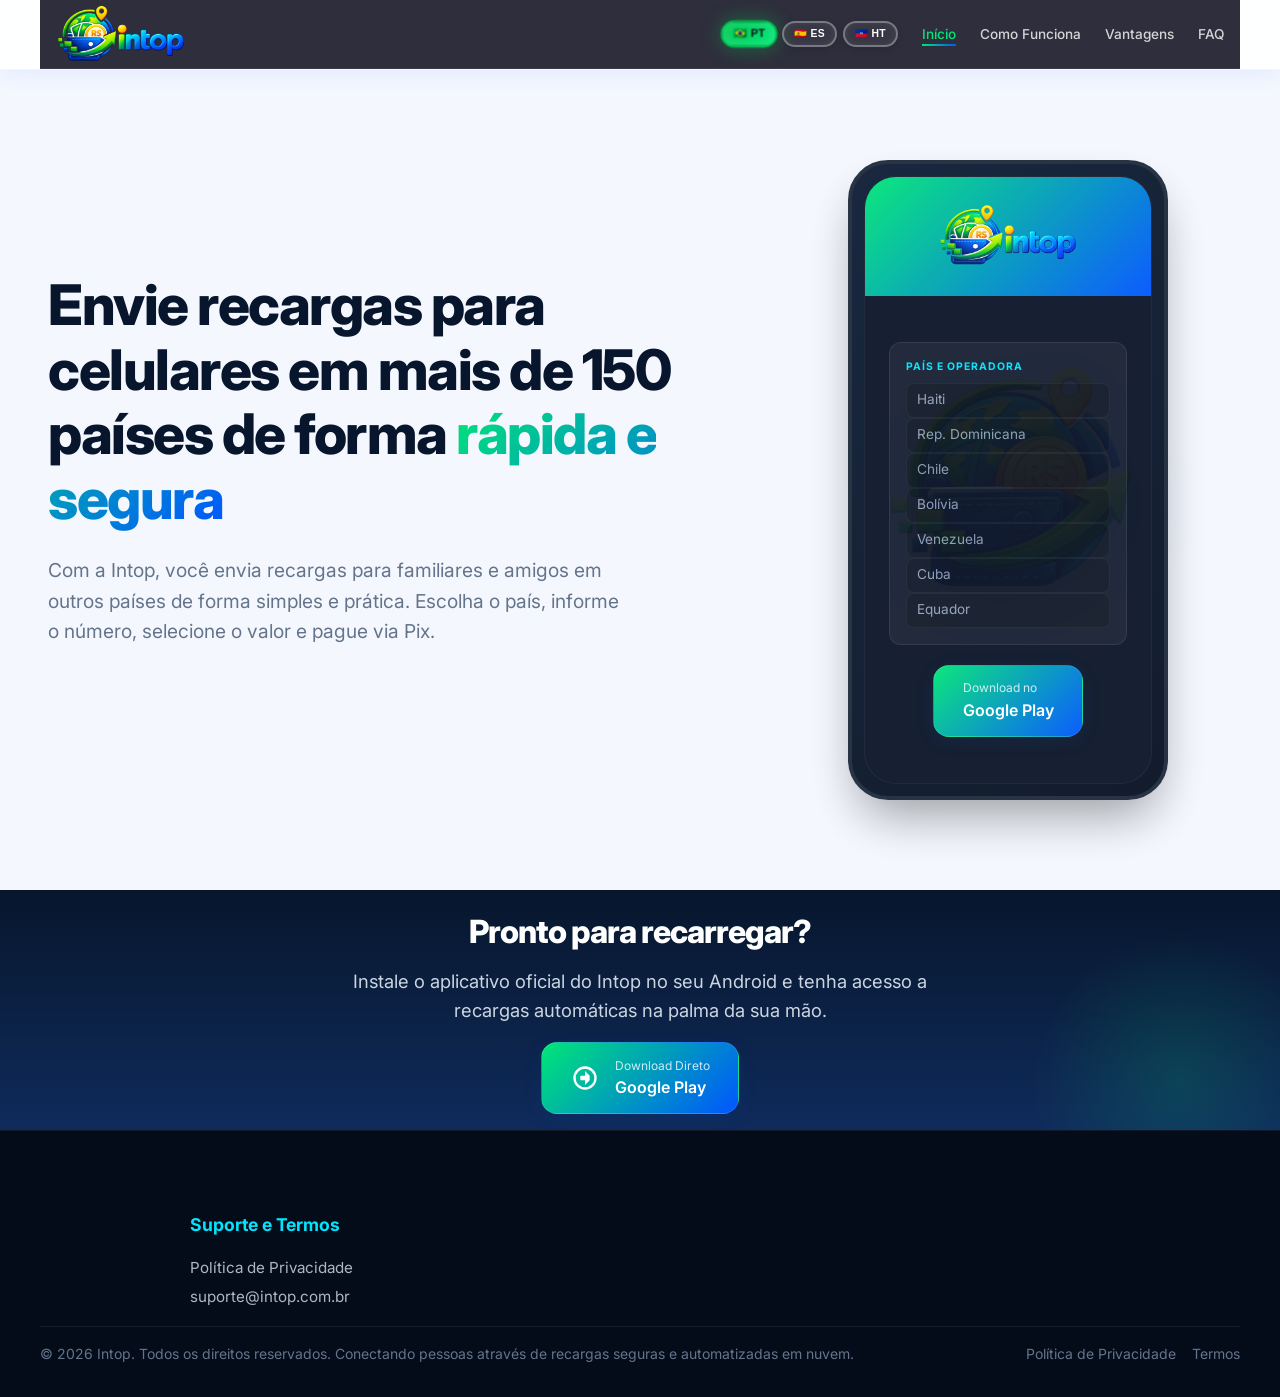
==== commit ec9136eb: "Comment out 'Simulador' link in index.html Comment out the 'Simulador' link in the navigation." ====
--- a/index.html
+++ b/index.html
@@ -35,7 +35,7 @@
                     <li><a href="index.html" class="active" data-i18n="nav.home">Início</a></li>
                     <li><a href="como-funciona.html" data-i18n="nav.how">Como Funciona</a></li>
                     <li><a href="vantagens.html" data-i18n="nav.benefits">Vantagens</a></li>
-                    <a href="simulador.html" data-i18n="">Simulador</a>
+                    <!--a href="simulador.html" data-i18n="">Simulador</a -->
                     <li><a href="duvidas-frequentes.html" data-i18n="nav.faq">FAQ</a></li>
                 </ul>
 
